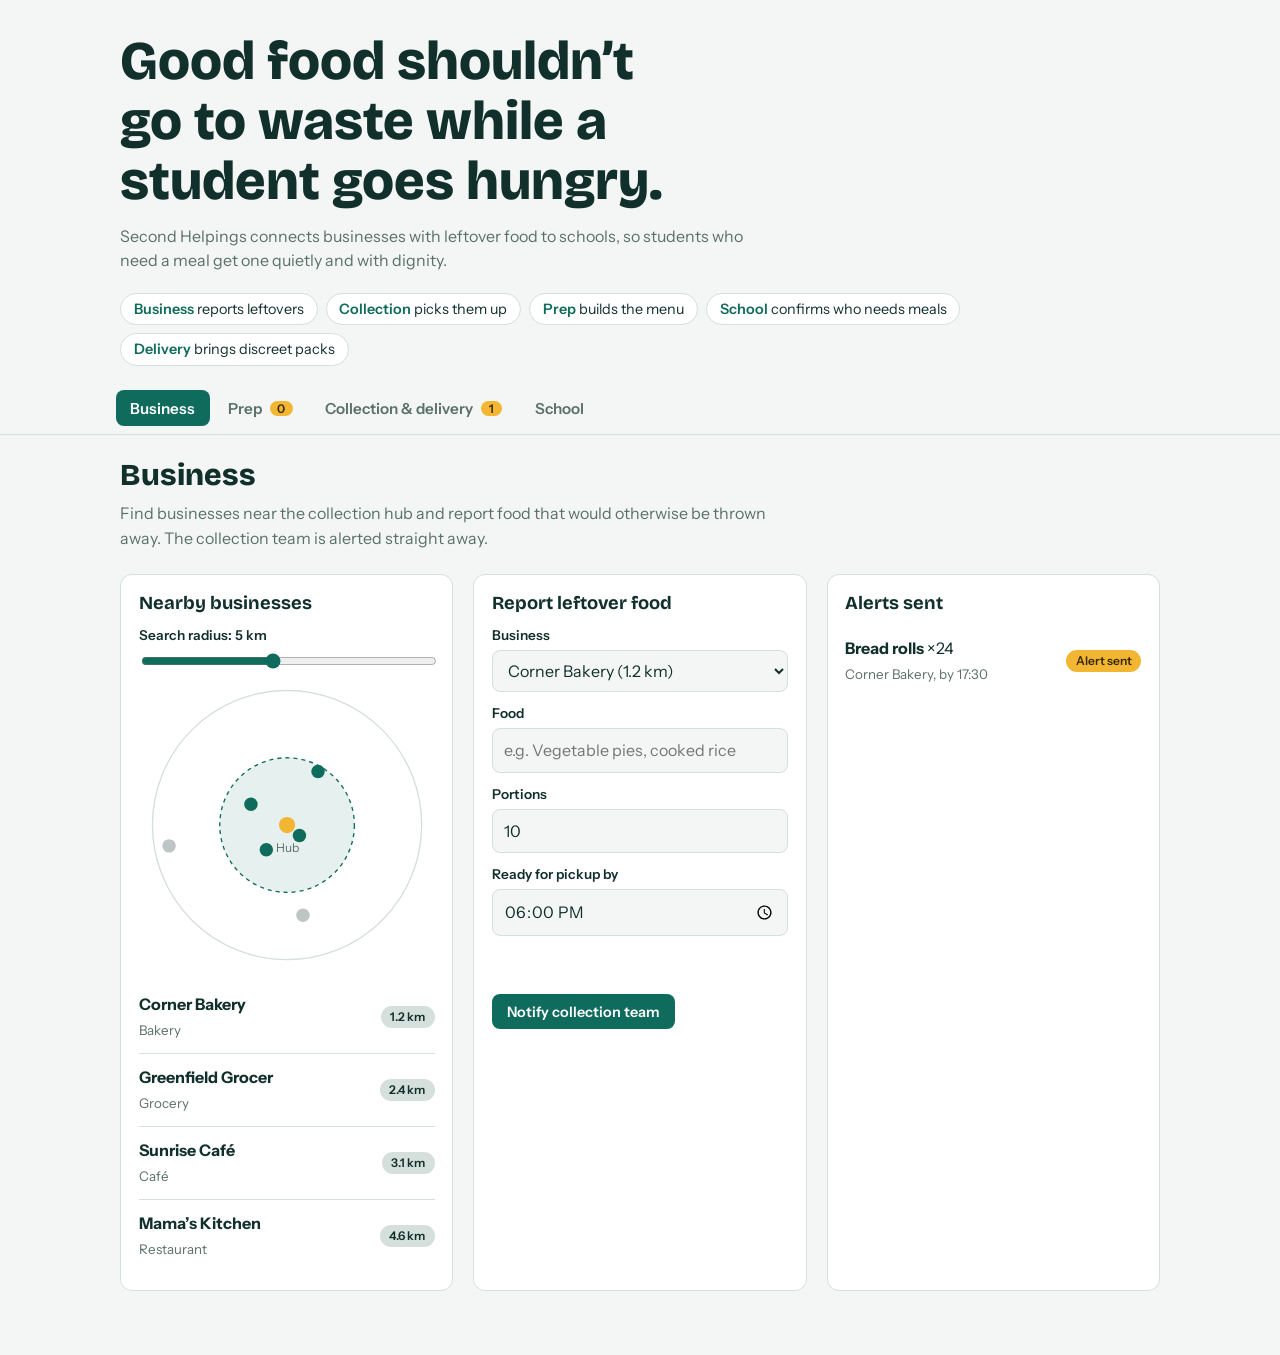
==== index.html @ ef583dec "Rename Feed The Flock.html to index.html" ====
<!DOCTYPE html>
<html lang="en">
<head>
<meta charset="utf-8">
<meta name="viewport" content="width=device-width, initial-scale=1, viewport-fit=cover">
<title>Second Helpings: food rescue for schools</title>
<link rel="preconnect" href="https://fonts.googleapis.com">
<link href="https://fonts.googleapis.com/css2?family=Bricolage+Grotesque:wght@600;800&family=Instrument+Sans:wght@400;500;600&display=swap" rel="stylesheet">
<style>
:root{--bg:#f3f6f4;--surf:#fff;--ink:#12302b;--mute:#5b706b;--line:#d5dfdb;--brand:#0f6b5c;--brand-ink:#fff;--sun:#f2b632;--sun-ink:#3a2a00;--bad:#b3341f;
--hd:'Bricolage Grotesque',system-ui,sans-serif;--bd:'Instrument Sans',system-ui,sans-serif;
box-sizing:border-box;padding-top:env(safe-area-inset-top,0px);padding-bottom:env(safe-area-inset-bottom,0px);color-scheme:light}
@media (prefers-color-scheme:dark){:root:not([data-theme="light"]){--bg:#0d1b19;--surf:#142826;--ink:#e6f1ee;--mute:#9bb3ad;--line:#27403c;--brand:#3fb9a3;--brand-ink:#05211c;--sun:#f2b632;--bad:#ff8a73;color-scheme:dark}}
:root[data-theme="dark"]{--bg:#0d1b19;--surf:#142826;--ink:#e6f1ee;--mute:#9bb3ad;--line:#27403c;--brand:#3fb9a3;--brand-ink:#05211c;--sun:#f2b632;--bad:#ff8a73;color-scheme:dark}
*,*::before,*::after{box-sizing:border-box}
html{scroll-padding-top:env(safe-area-inset-top,0px)}
body{margin:0;background:var(--bg);color:var(--ink);font:16px/1.55 var(--bd)}
h1,h2,h3{font-family:var(--hd);line-height:1.1;margin:0}
header{padding:2rem 1.25rem 1rem;max-width:1080px;margin:0 auto}
header h1{font-size:clamp(2rem,6vw,3.4rem);font-weight:800;max-width:16ch}
header p{max-width:60ch;color:var(--mute);margin:.75rem 0 0}
.flow{display:flex;flex-wrap:wrap;gap:.5rem;margin:1.25rem 0 0;padding:0;list-style:none;font-size:.9rem}
.flow li{background:var(--surf);border:1px solid var(--line);border-radius:999px;padding:.25rem .8rem}
.flow b{color:var(--brand);font-weight:600}
nav{position:sticky;top:env(safe-area-inset-top,0px);z-index:5;background:var(--bg);border-bottom:1px solid var(--line)}
nav div{max-width:1080px;margin:0 auto;display:flex;gap:.25rem;overflow-x:auto;padding:.5rem 1rem}
nav button{flex:none;font:600 .95rem var(--bd);color:var(--mute);background:none;border:0;border-radius:8px;padding:.55rem .9rem;cursor:pointer;display:flex;gap:.5rem;align-items:center}
nav button[aria-selected="true"]{background:var(--brand);color:var(--brand-ink)}
.badge{background:var(--sun);color:var(--sun-ink);border-radius:999px;font-size:.75rem;padding:0 .45rem;min-width:1.3rem;text-align:center}
main{max-width:1080px;margin:0 auto;padding:1.5rem 1.25rem 4rem}
section[hidden]{display:none}
.lead{color:var(--mute);max-width:62ch;margin:.5rem 0 1.5rem}
h2{font-size:1.9rem;font-weight:800}
h3{font-size:1.15rem;margin-bottom:.75rem}
.grid{display:grid;gap:1.25rem;grid-template-columns:repeat(auto-fit,minmax(min(100%,320px),1fr))}
.panel{background:var(--surf);border:1px solid var(--line);border-radius:12px;padding:1.1rem}
label{display:block;font-size:.85rem;font-weight:600;margin:.7rem 0 .25rem}
input,select,textarea{width:100%;font:inherit;color:var(--ink);background:var(--bg);border:1px solid var(--line);border-radius:8px;padding:.55rem .7rem}
input[type=range]{padding:0;accent-color:var(--brand)}
:focus-visible{outline:3px solid var(--sun);outline-offset:2px}
.btn{font:600 .9rem var(--bd);background:var(--brand);color:var(--brand-ink);border:0;border-radius:8px;padding:.55rem .95rem;cursor:pointer;margin-top:.9rem}
.btn.alt{background:transparent;color:var(--brand);border:1px solid var(--brand);margin-top:0}
.btn.sm{padding:.35rem .7rem;margin-top:0}
.item{display:flex;justify-content:space-between;gap:.75rem;align-items:center;padding:.7rem 0;border-top:1px solid var(--line)}
.item:first-of-type{border-top:0}
.item small,.muted{color:var(--mute)}
.pill{font-size:.75rem;font-weight:600;border-radius:999px;padding:.1rem .6rem;background:var(--line);color:var(--ink);white-space:nowrap}
.pill.go{background:var(--sun);color:var(--sun-ink)}
.empty{color:var(--mute);padding:.5rem 0;font-style:italic}
.note{border-left:4px solid var(--sun);padding:.6rem .9rem;background:var(--surf);border-radius:0 8px 8px 0;margin:0 0 1.25rem;font-size:.92rem}
.radar{width:100%;max-width:360px;display:block;margin:0 auto .5rem}
.err{color:var(--bad);font-size:.85rem;min-height:1.2em}
#toast{position:fixed;left:50%;bottom:calc(1rem + env(safe-area-inset-bottom,0px));transform:translateX(-50%);background:var(--ink);color:var(--bg);padding:.6rem 1rem;border-radius:8px;opacity:0;pointer-events:none;transition:opacity .2s;max-width:90vw;z-index:9}
#toast.on{opacity:1}
.tools{display:flex;gap:.5rem;margin-top:1.25rem;flex-wrap:wrap}
.menucard{border:2px solid var(--ink);border-radius:14px;overflow:hidden;background:var(--surf);margin-top:.5rem}
.mh{display:flex;justify-content:space-between;align-items:center;background:var(--ink);color:var(--bg);padding:1rem 1.1rem;font:800 1.2rem var(--hd)}
.mh span:last-child{font:600 .95rem var(--bd);opacity:.85}
.mrow{display:flex;justify-content:space-between;align-items:center;gap:1rem;padding:1.1rem;border-top:1px solid var(--line)}
.mrow h4{font:800 1.15rem var(--hd);margin:0 0 .15rem}
.mrow p{margin:0 0 .35rem;color:var(--mute);font-size:.92rem}
.rbtn{font:600 1rem var(--bd);background:#1f6b4a;color:#fff;border:0;border-radius:10px;padding:.8rem 1.2rem;cursor:pointer;flex:none}
.rbtn:disabled{opacity:.45;cursor:not-allowed}
@media (prefers-reduced-motion:reduce){*{transition:none!important}}
</style>
</head>
<body>
<header>
  <h1>Good food shouldn’t go to waste while a student goes hungry.</h1>
  <p>Second Helpings connects businesses with leftover food to schools, so students who need a meal get one quietly and with dignity.</p>
  <ol class="flow" aria-label="How it works">
    <li><b>Business</b> reports leftovers</li><li><b>Collection</b> picks them up</li><li><b>Prep</b> builds the menu</li><li><b>School</b> confirms who needs meals</li><li><b>Delivery</b> brings discreet packs</li>
  </ol>
</header>
<nav><div role="tablist" aria-label="Sections">
  <button role="tab" id="t-biz" aria-selected="true" data-tab="biz">Business</button>
  <button role="tab" id="t-prep" aria-selected="false" data-tab="prep">Prep <span class="badge" id="b-prep">0</span></button>
  <button role="tab" id="t-cd" aria-selected="false" data-tab="cd">Collection &amp; delivery <span class="badge" id="b-cd">0</span></button>
  <button role="tab" id="t-school" aria-selected="false" data-tab="school">School</button>
</div></nav>

<main>
<!-- BUSINESS -->
<section id="biz" aria-labelledby="t-biz">
  <h2>Business</h2>
  <p class="lead">Find businesses near the collection hub and report food that would otherwise be thrown away. The collection team is alerted straight away.</p>
  <div class="grid">
    <div class="panel">
      <h3>Nearby businesses</h3>
      <label for="radius">Search radius: <span id="rv">5</span> km</label>
      <input type="range" id="radius" min="1" max="10" value="5">
      <svg class="radar" id="radar" viewBox="-110 -110 220 220" role="img" aria-label="Map of businesses around the hub"></svg>
      <div id="bizList"></div>
    </div>
    <div class="panel">
      <h3>Report leftover food</h3>
      <form id="leftForm" novalidate>
        <label for="lbiz">Business</label><select id="lbiz"></select>
        <label for="lfood">Food</label><input id="lfood" placeholder="e.g. Vegetable pies, cooked rice">
        <label for="lqty">Portions</label><input id="lqty" type="number" min="1" value="10">
        <label for="lby">Ready for pickup by</label><input id="lby" type="time" value="18:00">
        <p class="err" id="lerr" role="alert"></p>
        <button class="btn" type="submit">Notify collection team</button>
      </form>
    </div>
    <div class="panel">
      <h3>Alerts sent</h3>
      <div id="alerts"></div>
    </div>
  </div>
</section>

<!-- PREP -->
<section id="prep" aria-labelledby="t-prep" hidden>
  <h2>Prep</h2>
  <p class="lead">Check collected food, then add it to today’s menu with the portions that are safe to serve.</p>
  <div class="grid">
    <div class="panel"><h3>Collected, waiting for prep</h3>
      <label for="pwin">Pickup window</label><input id="pwin" value="4:30–5:30pm">
      <label for="ploc">Pickup point</label><select id="ploc"><option>Student centre foyer</option><option>Library entrance</option><option>Front office</option></select>
      <label for="palg">Allergens</label><select id="palg"><option>No common allergens</option><option>Contains gluten</option><option>Contains dairy</option><option>Contains nuts</option><option>Contains eggs</option></select>
      <div id="prepQ" style="margin-top:1rem"></div></div>
    <div class="panel"><h3>Today’s menu</h3><label for="mcode">Your student code</label><input id="mcode" placeholder="e.g. S-0412" autocomplete="off"><p class="err" id="merr" role="alert"></p><div id="menu" class="menucard"></div>
      <div class="tools"><button class="btn alt sm" id="copyMenu">Copy menu text</button></div></div>
  </div>
</section>

<!-- COLLECTION & DELIVERY -->
<section id="cd" aria-labelledby="t-cd" hidden>
  <h2>Collection &amp; delivery</h2>
  <p class="lead">Collectors claim and pick up reported food. Drivers take packed meals to the school’s collection point.</p>
  <div class="grid">
    <div class="panel"><h3>Collection queue</h3><div id="collQ"></div></div>
    <div class="panel">
      <h3>Discreet delivery run</h3>
      <p class="note">Packs are plain, unmarked bags labelled only with a student code. No names, no logos, no mention of a food programme.</p>
      <label for="dmenu">Menu item to pack</label><select id="dmenu"></select>
      <button class="btn" id="packBtn">Pack for students waiting</button>
      <div id="runList" style="margin-top:1rem"></div>
    </div>
  </div>
</section>

<!-- SCHOOL -->
<section id="school" aria-labelledby="t-school" hidden>
  <h2>School</h2>
  <p class="lead">School staff add students who need meals. Only a code is stored here. The real name stays on the school’s own system.</p>
  <p class="note">Use your school’s portal to look up the code. Delivery staff and food teams never see names.</p>
  <div class="grid">
    <div class="panel">
      <h3>Add a student to the register</h3>
      <form id="stuForm" novalidate>
        <label for="sgrade">Grade or class</label><input id="sgrade" placeholder="e.g. Grade 5">
        <label for="sdiet">Dietary needs (optional)</label><input id="sdiet" placeholder="e.g. no pork, nut allergy">
        <label for="sref">Referred by</label>
        <select id="sref"><option>Class teacher</option><option>School counsellor</option><option>Nurse</option><option>Principal</option></select>
        <p class="err" id="serr" role="alert"></p>
        <button class="btn" type="submit">Add to register</button>
      </form>
      <label for="portal" style="margin-top:1.25rem">School portal link (staff only)</label>
      <input id="portal" type="url" placeholder="https://school.example/staff">
      <div class="tools"><button class="btn alt sm" id="openPortal" type="button">Open school site</button></div>
    </div>
    <div class="panel"><h3>Confidential register</h3><div id="reg"></div></div>
  </div>
</section>
</main>
<div id="toast" role="status" aria-live="polite"></div>

<script>
(function(){
  var KEY='second-helpings-v1';
  var biz=[
    {id:1,name:'Corner Bakery',kind:'Bakery',km:1.2,a:40},
    {id:2,name:'Greenfield Grocer',kind:'Grocery',km:2.4,a:130},
    {id:3,name:'Sunrise Café',kind:'Café',km:3.1,a:210},
    {id:4,name:'Mama’s Kitchen',kind:'Restaurant',km:4.6,a:300},
    {id:5,name:'Central Hotel Buffet',kind:'Hotel',km:6.8,a:80},
    {id:6,name:'Farmers’ Co-op Store',kind:'Market',km:8.9,a:170}
  ];
  var S={listings:[],menu:[],students:[],packs:[],n:100,portal:''};
  try{var raw=localStorage.getItem(KEY);if(raw)S=JSON.parse(raw)}catch(e){}
  if(!S.listings.length&&!S.students.length&&!S.menu.length){
    S.listings=[{id:1,bid:1,food:'Bread rolls',qty:24,by:'17:30',st:'new'}];
    S.menu=[{id:2,name:'Chicken wraps',left:12,src:'Mama’s Kitchen',win:'4:30–5:30pm',loc:'Student centre foyer',alg:'Contains gluten'},{id:3,name:'Bread rolls',left:20,src:'Corner Bakery',win:'5:00–6:00pm',loc:'Library entrance',alg:'Contains gluten'},{id:4,name:'Fresh fruit cups',left:8,src:'Greenfield Grocer',win:'3:30–5:00pm',loc:'Student centre foyer',alg:'No common allergens'}];
    S.students=[{code:'S-0412',grade:'Grade 4',diet:'',ref:'Class teacher',st:'waiting'},{code:'S-0527',grade:'Grade 7',diet:'No pork',ref:'School counsellor',st:'waiting'}];
  }
  S.res=S.res||{};
  function save(){try{localStorage.setItem(KEY,JSON.stringify(S))}catch(e){}}
  function $(i){return document.getElementById(i)}
  function esc(s){return String(s).replace(/[&<>"']/g,function(c){return {'&':'&amp;','<':'&lt;','>':'&gt;','"':'&quot;',"'":'&#39;'}[c]})}
  function bname(id){var b=biz.filter(function(x){return x.id==id})[0];return b?b.name:'Unknown'}
  var tt;function toast(m){var t=$('toast');t.textContent=m;t.className='on';clearTimeout(tt);tt=setTimeout(function(){t.className=''},2600)}
  function nid(){return ++S.n}

  /* tabs */
  var tabs=document.querySelectorAll('[data-tab]');
  function show(id){tabs.forEach(function(b){b.setAttribute('aria-selected',b.dataset.tab===id)});
    ['biz','prep','cd','school'].forEach(function(s){$(s).hidden=s!==id});}
  tabs.forEach(function(b){b.onclick=function(){show(b.dataset.tab)}});

  /* business */
  function inRange(){return biz.filter(function(b){return b.km<=+$('radius').value}).sort(function(a,b){return a.km-b.km})}
  function renderBiz(){
    var r=+$('radius').value;$('rv').textContent=r;
    var list=inRange();
    $('bizList').innerHTML=list.length?list.map(function(b){return '<div class="item"><div><strong>'+esc(b.name)+'</strong><br><small>'+b.kind+'</small></div><span class="pill">'+b.km.toFixed(1)+' km</span></div>'}).join(''):'<p class="empty">No businesses in this radius. Widen the search.</p>';
    var sel=$('lbiz'),cur=sel.value;
    sel.innerHTML=list.map(function(b){return '<option value="'+b.id+'">'+esc(b.name)+' ('+b.km.toFixed(1)+' km)</option>'}).join('');
    if(cur)sel.value=cur;
    var svg='<circle r="100" fill="none" stroke="var(--line)"/><circle r="'+(r*10)+'" fill="var(--brand)" fill-opacity=".1" stroke="var(--brand)" stroke-dasharray="3 3"/><circle r="6" fill="var(--sun)"/><text y="20" text-anchor="middle" font-size="9" fill="var(--mute)">Hub</text>';
    biz.forEach(function(b){var on=b.km<=r,rad=b.km*10,x=rad*Math.cos(b.a*Math.PI/180),y=rad*Math.sin(b.a*Math.PI/180);
      svg+='<circle cx="'+x+'" cy="'+y+'" r="5" fill="'+(on?'var(--brand)':'var(--mute)')+'" opacity="'+(on?1:.4)+'"/>'});
    $('radar').innerHTML=svg;
    $('alerts').innerHTML=S.listings.length?S.listings.slice().reverse().map(function(l){
      return '<div class="item"><div><strong>'+esc(l.food)+'</strong> ×'+l.qty+'<br><small>'+esc(bname(l.bid))+', by '+l.by+'</small></div><span class="pill'+(l.st==='new'?' go':'')+'">'+({new:'Alert sent',claimed:'Claimed',collected:'Collected',prepped:'On menu'})[l.st]+'</span></div>'}).join(''):'<p class="empty">No leftovers reported yet. Use the form to send the first alert.</p>';
  }
  $('radius').oninput=renderBiz;
  $('leftForm').onsubmit=function(e){e.preventDefault();
    var f=$('lfood').value.trim(),q=+$('lqty').value;
    if(!$('lbiz').value){$('lerr').textContent='Choose a business within the radius.';return}
    if(!f||q<1){$('lerr').textContent='Add the food and at least 1 portion.';return}
    $('lerr').textContent='';
    S.listings.push({id:nid(),bid:+$('lbiz').value,food:f,qty:q,by:$('lby').value||'18:00',st:'new'});
    $('lfood').value='';save();renderAll();toast('Alert sent to the collection team.');
  };

  /* collection */
  function setSt(id,st){S.listings.forEach(function(l){if(l.id===id)l.st=st});save();renderAll()}
  function renderColl(){
    var q=S.listings.filter(function(l){return l.st==='new'||l.st==='claimed'});
    $('collQ').innerHTML=q.length?q.map(function(l){
      var btn=l.st==='new'?'<button class="btn sm" data-claim="'+l.id+'">Claim</button>':'<button class="btn sm" data-got="'+l.id+'">Mark collected</button>';
      return '<div class="item"><div><strong>'+esc(l.food)+'</strong> ×'+l.qty+'<br><small>'+esc(bname(l.bid))+', by '+l.by+'</small></div>'+btn+'</div>'}).join(''):'<p class="empty">Nothing to collect. New alerts appear here.</p>';
    document.querySelectorAll('[data-claim]').forEach(function(b){b.onclick=function(){setSt(+b.dataset.claim,'claimed');toast('Claimed. Head to the pickup.')}});
    document.querySelectorAll('[data-got]').forEach(function(b){b.onclick=function(){setSt(+b.dataset.got,'collected');toast('Collected. Sent to prep.')}});
  }

  /* prep */
  function renderPrep(){
    var q=S.listings.filter(function(l){return l.st==='collected'});
    $('prepQ').innerHTML=q.length?q.map(function(l){
      return '<div class="item"><div><strong>'+esc(l.food)+'</strong> ×'+l.qty+'<br><small>From '+esc(bname(l.bid))+'</small></div><button class="btn sm" data-prep="'+l.id+'">Add to menu</button></div>'}).join(''):'<p class="empty">No collected food yet.</p>';
    document.querySelectorAll('[data-prep]').forEach(function(b){b.onclick=function(){
      var l=S.listings.filter(function(x){return x.id===+b.dataset.prep})[0];
      S.menu.push({id:nid(),name:l.food,left:l.qty,src:bname(l.bid),win:$('pwin').value.trim(),loc:$('ploc').value,alg:$('palg').value});l.st='prepped';save();renderAll();toast('Added to the menu.')}});
    renderMenu();
  }
  $('copyMenu').onclick=function(){
    var t='Today’s menu\n'+S.menu.map(function(m){return '- '+m.name+' ('+m.left+' portions)'}).join('\n');
    try{navigator.clipboard.writeText(t).then(function(){toast('Menu copied.')},function(){toast('Copy not allowed here.')})}catch(e){toast('Copy not allowed here.')}
  };

  /* menu + reservations */
  function stOf(code){return S.students.filter(function(s){return s.code.toUpperCase()===code})[0]}
  function renderMenu(){
    var code=$('mcode').value.trim().toUpperCase(),st=stOf(code);
    var done=!!(st&&(S.res[code]||st.st==='served'));
    var tot=S.menu.reduce(function(a,m){return a+m.left},0);
    $('menu').innerHTML=S.menu.length?'<div class="mh"><span>Available today</span><span>'+tot+' portions</span></div>'+S.menu.map(function(m){
      var lab=m.left<1?'Sold out':(done&&S.res[code]===m.id?'Reserved':'Reserve');
      var meta=[m.win,m.loc].filter(Boolean).map(esc).join(' · ');
      return '<div class="mrow"><div><h4>'+esc(m.name)+'</h4>'+(meta?'<p>'+meta+'</p>':'')+(m.alg?'<p>'+esc(m.alg)+'</p>':'')+'<span class="pill'+(m.left>0?' go':'')+'">'+m.left+' left</span></div><button class="rbtn" data-res="'+m.id+'"'+((m.left<1||done)?' disabled':'')+'>'+lab+'</button></div>'}).join(''):'<p class="empty" style="padding:1rem">The menu is empty until prepped food is added.</p>';
    document.querySelectorAll('[data-res]').forEach(function(b){b.onclick=function(){reserve(+b.dataset.res)}});
  }
  function reserve(id){
    var code=$('mcode').value.trim().toUpperCase(),err=$('merr'),st=stOf(code);
    var m=S.menu.filter(function(x){return x.id===id})[0];
    if(!code){err.textContent='Enter your student code first.';return}
    if(!st){err.textContent='That code isn’t on the register. Ask a member of staff.';return}
    if(S.res[code]||st.st==='served'){err.textContent='You have already reserved a portion today.';return}
    if(!m||m.left<1){err.textContent='That item is sold out.';return}
    m.left--;S.res[code]=id;st.st='served';
    S.packs.push({id:nid(),code:st.code,grade:st.grade,st:'packed'});
    err.textContent='';save();renderAll();toast('Reserved. Your bag will be waiting at the pickup point.');
  }
  $('mcode').oninput=function(){$('merr').textContent='';renderMenu()};

  /* school */
  $('stuForm').onsubmit=function(e){e.preventDefault();
    var g=$('sgrade').value.trim();
    if(!g){$('serr').textContent='Add a grade or class so packs reach the right pickup group.';return}
    $('serr').textContent='';
    S.students.push({code:'S-'+(1000+Math.floor(Math.random()*9000)),grade:g,diet:$('sdiet').value.trim(),ref:$('sref').value,st:'waiting'});
    $('sgrade').value='';$('sdiet').value='';save();renderAll();toast('Student added by code only.')};
  $('openPortal').onclick=function(){var u=$('portal').value.trim();
    if(/^https?:\/\//i.test(u)){window.open(u,'_blank','noopener')}else{toast('Enter a link starting with https://')}};
  function renderSchool(){
    $('reg').innerHTML=S.students.length?S.students.map(function(s,i){
      return '<div class="item"><div><strong>'+esc(s.code)+'</strong> · '+esc(s.grade)+'<br><small>'+(s.diet?esc(s.diet)+' · ':'')+'Referred by '+esc(s.ref.toLowerCase())+'</small></div><span class="pill'+(s.st==='waiting'?' go':'')+'">'+(s.st==='waiting'?'Waiting':'Served')+'</span></div>'}).join(''):'<p class="empty">No students yet. Staff add students using the form.</p>';
  }

  /* delivery */
  function renderDeliv(){
    var av=S.menu.filter(function(m){return m.left>0});
    $('dmenu').innerHTML=av.map(function(m){return '<option value="'+m.id+'">'+esc(m.name)+' ('+m.left+' left)</option>'}).join('')||'<option value="">No menu items available</option>';
    var run=S.packs.filter(function(p){return p.st==='packed'});
    $('runList').innerHTML=run.length?run.map(function(p){
      return '<div class="item"><div><strong>Bag '+esc(p.code)+'</strong><br><small>Plain bag · '+esc(p.grade)+' pickup</small></div><button class="btn sm" data-del="'+p.id+'">Mark delivered</button></div>'}).join(''):'<p class="empty">No packs on the run. Pack a menu item for waiting students.</p>';
    document.querySelectorAll('[data-del]').forEach(function(b){b.onclick=function(){
      S.packs.forEach(function(p){if(p.id===+b.dataset.del)p.st='delivered'});save();renderAll();toast('Delivered discreetly.')}});
  }
  $('packBtn').onclick=function(){
    var m=S.menu.filter(function(x){return x.id===+$('dmenu').value})[0];
    var w=S.students.filter(function(s){return s.st==='waiting'});
    if(!m){toast('Add food to the menu first.');return}
    if(!w.length){toast('No students are waiting.');return}
    var n=Math.min(m.left,w.length);
    for(var i=0;i<n;i++){w[i].st='served';S.packs.push({id:nid(),code:w[i].code,grade:w[i].grade,st:'packed'})}
    m.left-=n;save();renderAll();toast(n+' discreet pack'+(n>1?'s':'')+' ready.')};

  function renderAll(){
    renderBiz();renderColl();renderPrep();renderSchool();renderDeliv();
    $('b-prep').textContent=S.listings.filter(function(l){return l.st==='collected'}).length;
    $('b-cd').textContent=S.listings.filter(function(l){return l.st==='new'||l.st==='claimed'}).length+S.packs.filter(function(p){return p.st==='packed'}).length;
  }
  renderAll();
})();
</script>
</body>
</html>
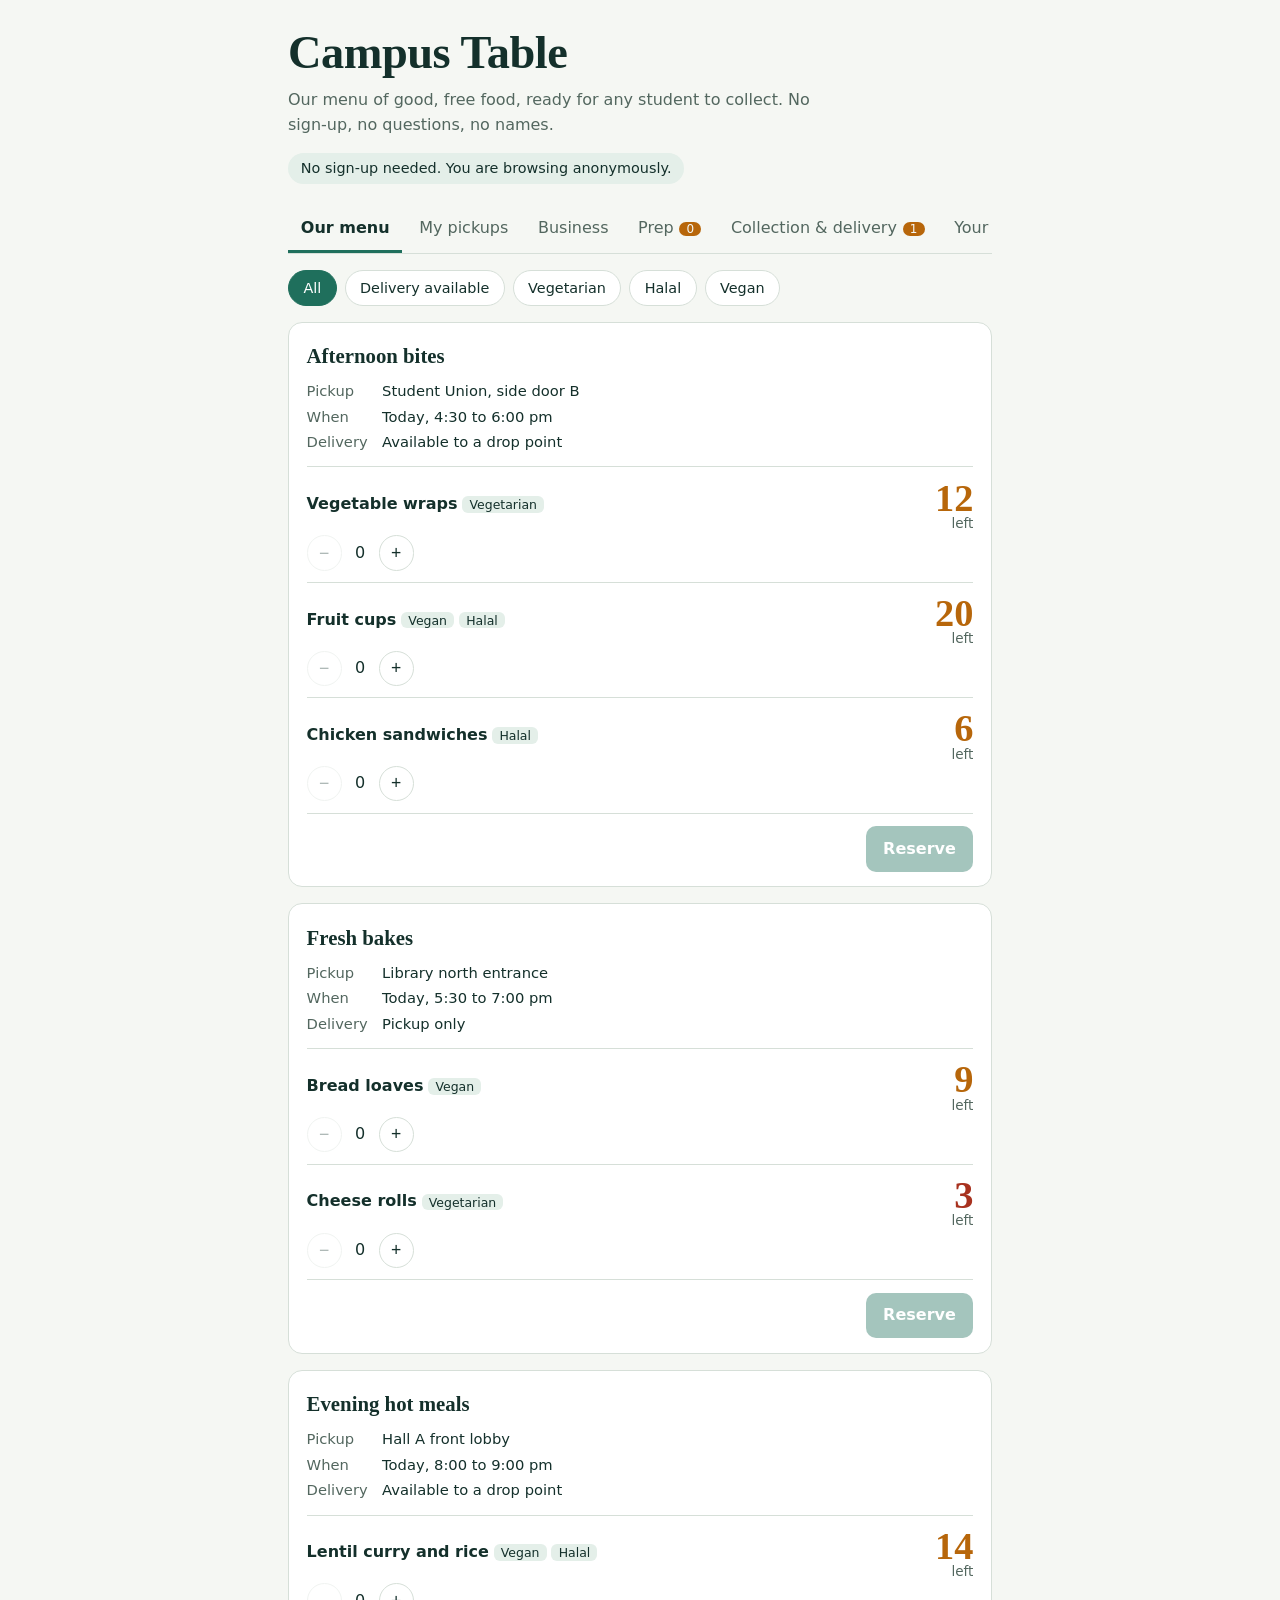
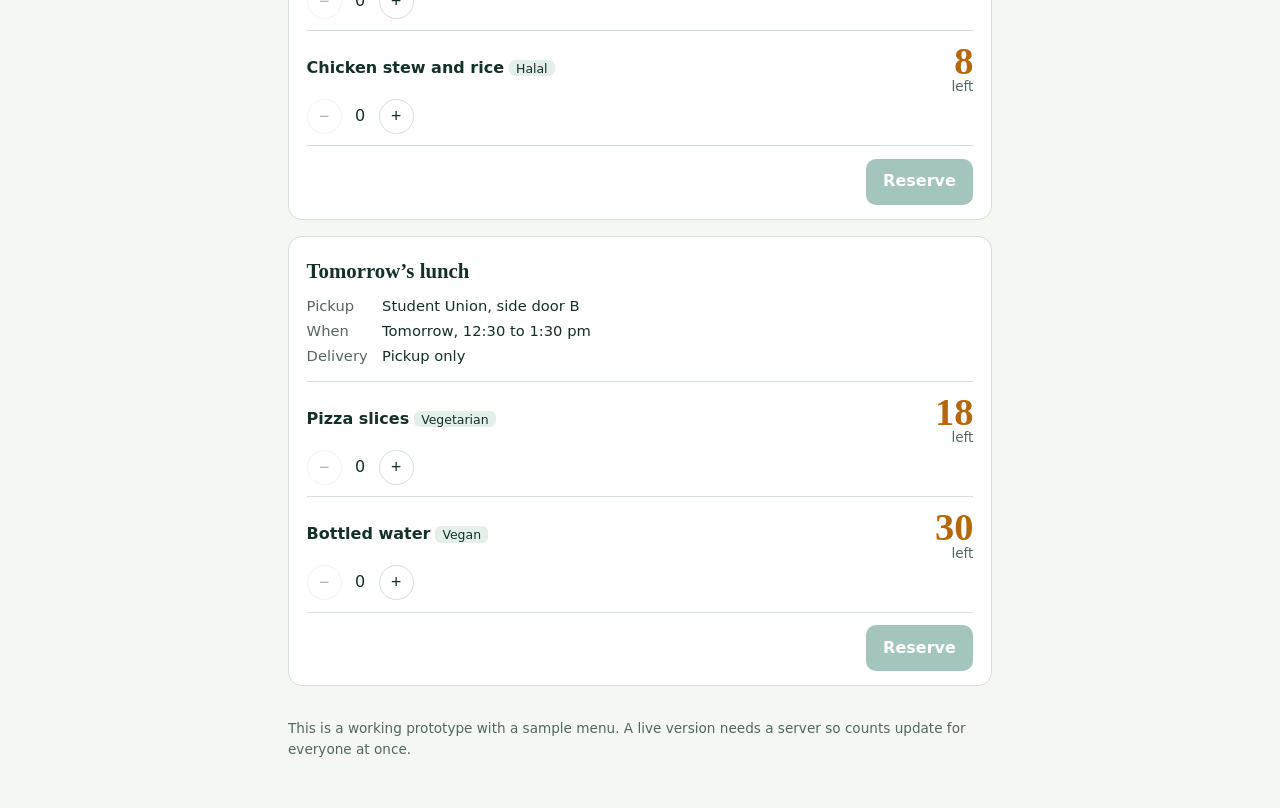
==== commit ee193a25: "Add files via upload" ====
--- a/index.html
+++ b/index.html
@@ -3,319 +3,82 @@
 <head>
 <meta charset="utf-8">
 <meta name="viewport" content="width=device-width, initial-scale=1, viewport-fit=cover">
-<title>Second Helpings: food rescue for schools</title>
-<link rel="preconnect" href="https://fonts.googleapis.com">
-<link href="https://fonts.googleapis.com/css2?family=Bricolage+Grotesque:wght@600;800&family=Instrument+Sans:wght@400;500;600&display=swap" rel="stylesheet">
-<style>
-:root{--bg:#f3f6f4;--surf:#fff;--ink:#12302b;--mute:#5b706b;--line:#d5dfdb;--brand:#0f6b5c;--brand-ink:#fff;--sun:#f2b632;--sun-ink:#3a2a00;--bad:#b3341f;
---hd:'Bricolage Grotesque',system-ui,sans-serif;--bd:'Instrument Sans',system-ui,sans-serif;
-box-sizing:border-box;padding-top:env(safe-area-inset-top,0px);padding-bottom:env(safe-area-inset-bottom,0px);color-scheme:light}
-@media (prefers-color-scheme:dark){:root:not([data-theme="light"]){--bg:#0d1b19;--surf:#142826;--ink:#e6f1ee;--mute:#9bb3ad;--line:#27403c;--brand:#3fb9a3;--brand-ink:#05211c;--sun:#f2b632;--bad:#ff8a73;color-scheme:dark}}
-:root[data-theme="dark"]{--bg:#0d1b19;--surf:#142826;--ink:#e6f1ee;--mute:#9bb3ad;--line:#27403c;--brand:#3fb9a3;--brand-ink:#05211c;--sun:#f2b632;--bad:#ff8a73;color-scheme:dark}
-*,*::before,*::after{box-sizing:border-box}
-html{scroll-padding-top:env(safe-area-inset-top,0px)}
-body{margin:0;background:var(--bg);color:var(--ink);font:16px/1.55 var(--bd)}
-h1,h2,h3{font-family:var(--hd);line-height:1.1;margin:0}
-header{padding:2rem 1.25rem 1rem;max-width:1080px;margin:0 auto}
-header h1{font-size:clamp(2rem,6vw,3.4rem);font-weight:800;max-width:16ch}
-header p{max-width:60ch;color:var(--mute);margin:.75rem 0 0}
-.flow{display:flex;flex-wrap:wrap;gap:.5rem;margin:1.25rem 0 0;padding:0;list-style:none;font-size:.9rem}
-.flow li{background:var(--surf);border:1px solid var(--line);border-radius:999px;padding:.25rem .8rem}
-.flow b{color:var(--brand);font-weight:600}
-nav{position:sticky;top:env(safe-area-inset-top,0px);z-index:5;background:var(--bg);border-bottom:1px solid var(--line)}
-nav div{max-width:1080px;margin:0 auto;display:flex;gap:.25rem;overflow-x:auto;padding:.5rem 1rem}
-nav button{flex:none;font:600 .95rem var(--bd);color:var(--mute);background:none;border:0;border-radius:8px;padding:.55rem .9rem;cursor:pointer;display:flex;gap:.5rem;align-items:center}
-nav button[aria-selected="true"]{background:var(--brand);color:var(--brand-ink)}
-.badge{background:var(--sun);color:var(--sun-ink);border-radius:999px;font-size:.75rem;padding:0 .45rem;min-width:1.3rem;text-align:center}
-main{max-width:1080px;margin:0 auto;padding:1.5rem 1.25rem 4rem}
-section[hidden]{display:none}
-.lead{color:var(--mute);max-width:62ch;margin:.5rem 0 1.5rem}
-h2{font-size:1.9rem;font-weight:800}
-h3{font-size:1.15rem;margin-bottom:.75rem}
-.grid{display:grid;gap:1.25rem;grid-template-columns:repeat(auto-fit,minmax(min(100%,320px),1fr))}
-.panel{background:var(--surf);border:1px solid var(--line);border-radius:12px;padding:1.1rem}
-label{display:block;font-size:.85rem;font-weight:600;margin:.7rem 0 .25rem}
-input,select,textarea{width:100%;font:inherit;color:var(--ink);background:var(--bg);border:1px solid var(--line);border-radius:8px;padding:.55rem .7rem}
-input[type=range]{padding:0;accent-color:var(--brand)}
-:focus-visible{outline:3px solid var(--sun);outline-offset:2px}
-.btn{font:600 .9rem var(--bd);background:var(--brand);color:var(--brand-ink);border:0;border-radius:8px;padding:.55rem .95rem;cursor:pointer;margin-top:.9rem}
-.btn.alt{background:transparent;color:var(--brand);border:1px solid var(--brand);margin-top:0}
-.btn.sm{padding:.35rem .7rem;margin-top:0}
-.item{display:flex;justify-content:space-between;gap:.75rem;align-items:center;padding:.7rem 0;border-top:1px solid var(--line)}
-.item:first-of-type{border-top:0}
-.item small,.muted{color:var(--mute)}
-.pill{font-size:.75rem;font-weight:600;border-radius:999px;padding:.1rem .6rem;background:var(--line);color:var(--ink);white-space:nowrap}
-.pill.go{background:var(--sun);color:var(--sun-ink)}
-.empty{color:var(--mute);padding:.5rem 0;font-style:italic}
-.note{border-left:4px solid var(--sun);padding:.6rem .9rem;background:var(--surf);border-radius:0 8px 8px 0;margin:0 0 1.25rem;font-size:.92rem}
-.radar{width:100%;max-width:360px;display:block;margin:0 auto .5rem}
-.err{color:var(--bad);font-size:.85rem;min-height:1.2em}
-#toast{position:fixed;left:50%;bottom:calc(1rem + env(safe-area-inset-bottom,0px));transform:translateX(-50%);background:var(--ink);color:var(--bg);padding:.6rem 1rem;border-radius:8px;opacity:0;pointer-events:none;transition:opacity .2s;max-width:90vw;z-index:9}
-#toast.on{opacity:1}
-.tools{display:flex;gap:.5rem;margin-top:1.25rem;flex-wrap:wrap}
-.menucard{border:2px solid var(--ink);border-radius:14px;overflow:hidden;background:var(--surf);margin-top:.5rem}
-.mh{display:flex;justify-content:space-between;align-items:center;background:var(--ink);color:var(--bg);padding:1rem 1.1rem;font:800 1.2rem var(--hd)}
-.mh span:last-child{font:600 .95rem var(--bd);opacity:.85}
-.mrow{display:flex;justify-content:space-between;align-items:center;gap:1rem;padding:1.1rem;border-top:1px solid var(--line)}
-.mrow h4{font:800 1.15rem var(--hd);margin:0 0 .15rem}
-.mrow p{margin:0 0 .35rem;color:var(--mute);font-size:.92rem}
-.rbtn{font:600 1rem var(--bd);background:#1f6b4a;color:#fff;border:0;border-radius:10px;padding:.8rem 1.2rem;cursor:pointer;flex:none}
-.rbtn:disabled{opacity:.45;cursor:not-allowed}
-@media (prefers-reduced-motion:reduce){*{transition:none!important}}
-</style>
+<title>Campus Table</title>
+<link rel="stylesheet" href="style.css">
 </head>
 <body>
+<div class="wrap">
 <header>
-  <h1>Good food shouldn’t go to waste while a student goes hungry.</h1>
-  <p>Second Helpings connects businesses with leftover food to schools, so students who need a meal get one quietly and with dignity.</p>
-  <ol class="flow" aria-label="How it works">
-    <li><b>Business</b> reports leftovers</li><li><b>Collection</b> picks them up</li><li><b>Prep</b> builds the menu</li><li><b>School</b> confirms who needs meals</li><li><b>Delivery</b> brings discreet packs</li>
-  </ol>
+<h1>Campus Table</h1>
+<p class="lede">Our menu of good, free food, ready for any student to collect. No sign-up, no questions, no names.</p>
+<span class="id" id="idchip"></span>
 </header>
-<nav><div role="tablist" aria-label="Sections">
-  <button role="tab" id="t-biz" aria-selected="true" data-tab="biz">Business</button>
-  <button role="tab" id="t-prep" aria-selected="false" data-tab="prep">Prep <span class="badge" id="b-prep">0</span></button>
-  <button role="tab" id="t-cd" aria-selected="false" data-tab="cd">Collection &amp; delivery <span class="badge" id="b-cd">0</span></button>
-  <button role="tab" id="t-school" aria-selected="false" data-tab="school">School</button>
-</div></nav>
-
+<nav role="tablist" aria-label="Sections">
+<button role="tab" data-tab="browse" aria-selected="true">Our menu</button>
+<button role="tab" data-tab="orders" aria-selected="false">My pickups</button>
+<button role="tab" data-tab="biz" aria-selected="false">Business</button>
+<button role="tab" data-tab="prep" aria-selected="false">Prep<span class="cnt" id="b-prep">0</span></button>
+<button role="tab" data-tab="cd" aria-selected="false">Collection &amp; delivery<span class="cnt" id="b-cd">0</span></button>
+<button role="tab" data-tab="privacy" aria-selected="false">Your privacy</button>
+</nav>
 <main>
-<!-- BUSINESS -->
-<section id="biz" aria-labelledby="t-biz">
-  <h2>Business</h2>
-  <p class="lead">Find businesses near the collection hub and report food that would otherwise be thrown away. The collection team is alerted straight away.</p>
-  <div class="grid">
-    <div class="panel">
-      <h3>Nearby businesses</h3>
-      <label for="radius">Search radius: <span id="rv">5</span> km</label>
-      <input type="range" id="radius" min="1" max="10" value="5">
-      <svg class="radar" id="radar" viewBox="-110 -110 220 220" role="img" aria-label="Map of businesses around the hub"></svg>
-      <div id="bizList"></div>
-    </div>
-    <div class="panel">
-      <h3>Report leftover food</h3>
-      <form id="leftForm" novalidate>
-        <label for="lbiz">Business</label><select id="lbiz"></select>
-        <label for="lfood">Food</label><input id="lfood" placeholder="e.g. Vegetable pies, cooked rice">
-        <label for="lqty">Portions</label><input id="lqty" type="number" min="1" value="10">
-        <label for="lby">Ready for pickup by</label><input id="lby" type="time" value="18:00">
-        <p class="err" id="lerr" role="alert"></p>
-        <button class="btn" type="submit">Notify collection team</button>
-      </form>
-    </div>
-    <div class="panel">
-      <h3>Alerts sent</h3>
-      <div id="alerts"></div>
-    </div>
-  </div>
+<section id="browse"></section>
+<section id="orders" hidden></section>
+<section id="biz" hidden>
+<h2>Business</h2>
+<p class="teamnote">Team area. Where the food comes from stays here and never appears on the student menu.</p>
+<div class="grid">
+<div class="panel"><h3>Nearby businesses</h3>
+<label class="f" for="radius">Search radius: <span id="rv">5</span> km</label>
+<input type="range" id="radius" min="1" max="10" value="5">
+<svg class="radar" id="radar" viewBox="-110 -110 220 220" role="img" aria-label="Map of businesses around the hub"></svg>
+<div id="bizList"></div></div>
+<div class="panel"><h3>Report leftover food</h3>
+<form id="leftForm" novalidate>
+<label class="f" for="lbiz">Business</label><select id="lbiz"></select>
+<label class="f" for="lfood">Food</label><input id="lfood" placeholder="e.g. Vegetable pies, cooked rice">
+<label class="f" for="lqty">Portions</label><input id="lqty" type="number" min="1" value="10">
+<label class="f" for="lby">Ready for pickup by</label><input id="lby" type="time" value="18:00">
+<p class="err" id="lerr" role="alert"></p>
+<button class="btn form" type="submit">Notify collection team</button>
+</form></div>
+<div class="panel"><h3>Alerts sent</h3><div id="alerts"></div></div>
+</div>
 </section>
-
-<!-- PREP -->
-<section id="prep" aria-labelledby="t-prep" hidden>
-  <h2>Prep</h2>
-  <p class="lead">Check collected food, then add it to today’s menu with the portions that are safe to serve.</p>
-  <div class="grid">
-    <div class="panel"><h3>Collected, waiting for prep</h3>
-      <label for="pwin">Pickup window</label><input id="pwin" value="4:30–5:30pm">
-      <label for="ploc">Pickup point</label><select id="ploc"><option>Student centre foyer</option><option>Library entrance</option><option>Front office</option></select>
-      <label for="palg">Allergens</label><select id="palg"><option>No common allergens</option><option>Contains gluten</option><option>Contains dairy</option><option>Contains nuts</option><option>Contains eggs</option></select>
-      <div id="prepQ" style="margin-top:1rem"></div></div>
-    <div class="panel"><h3>Today’s menu</h3><label for="mcode">Your student code</label><input id="mcode" placeholder="e.g. S-0412" autocomplete="off"><p class="err" id="merr" role="alert"></p><div id="menu" class="menucard"></div>
-      <div class="tools"><button class="btn alt sm" id="copyMenu">Copy menu text</button></div></div>
-  </div>
+<section id="prep" hidden>
+<h2>Prep</h2>
+<p class="teamnote">Check collected food, then add it to the menu. Students see it under our own menu names.</p>
+<div class="grid">
+<div class="panel"><h3>Menu settings for the next item</h3>
+<label class="f" for="psec">Menu section</label><select id="psec"></select>
+<label class="f" for="pdiet">Dietary tag</label><select id="pdiet"><option value="">None</option><option>Vegetarian</option><option>Vegan</option><option>Halal</option></select>
+<label class="f" for="palg">Allergens</label><select id="palg"><option value="">No common allergens</option><option>Contains gluten</option><option>Contains dairy</option><option>Contains nuts</option><option>Contains eggs</option></select></div>
+<div class="panel"><h3>Collected, waiting for prep</h3><div id="prepQ"></div></div>
+</div>
 </section>
-
-<!-- COLLECTION & DELIVERY -->
-<section id="cd" aria-labelledby="t-cd" hidden>
-  <h2>Collection &amp; delivery</h2>
-  <p class="lead">Collectors claim and pick up reported food. Drivers take packed meals to the school’s collection point.</p>
-  <div class="grid">
-    <div class="panel"><h3>Collection queue</h3><div id="collQ"></div></div>
-    <div class="panel">
-      <h3>Discreet delivery run</h3>
-      <p class="note">Packs are plain, unmarked bags labelled only with a student code. No names, no logos, no mention of a food programme.</p>
-      <label for="dmenu">Menu item to pack</label><select id="dmenu"></select>
-      <button class="btn" id="packBtn">Pack for students waiting</button>
-      <div id="runList" style="margin-top:1rem"></div>
-    </div>
-  </div>
+<section id="cd" hidden>
+<h2>Collection &amp; delivery</h2>
+<p class="teamnote">Collectors claim and pick up reported food. The handover desk packs and hands over reservations by code.</p>
+<div class="grid">
+<div class="panel"><h3>Collection queue</h3><div id="collQ"></div></div>
+<div class="panel"><h3>Handover desk</h3><p class="note">Plain, unmarked bags labelled only with a code. Nobody here sees who a student is.</p><div id="desk"></div></div>
+</div>
 </section>
-
-<!-- SCHOOL -->
-<section id="school" aria-labelledby="t-school" hidden>
-  <h2>School</h2>
-  <p class="lead">School staff add students who need meals. Only a code is stored here. The real name stays on the school’s own system.</p>
-  <p class="note">Use your school’s portal to look up the code. Delivery staff and food teams never see names.</p>
-  <div class="grid">
-    <div class="panel">
-      <h3>Add a student to the register</h3>
-      <form id="stuForm" novalidate>
-        <label for="sgrade">Grade or class</label><input id="sgrade" placeholder="e.g. Grade 5">
-        <label for="sdiet">Dietary needs (optional)</label><input id="sdiet" placeholder="e.g. no pork, nut allergy">
-        <label for="sref">Referred by</label>
-        <select id="sref"><option>Class teacher</option><option>School counsellor</option><option>Nurse</option><option>Principal</option></select>
-        <p class="err" id="serr" role="alert"></p>
-        <button class="btn" type="submit">Add to register</button>
-      </form>
-      <label for="portal" style="margin-top:1.25rem">School portal link (staff only)</label>
-      <input id="portal" type="url" placeholder="https://school.example/staff">
-      <div class="tools"><button class="btn alt sm" id="openPortal" type="button">Open school site</button></div>
-    </div>
-    <div class="panel"><h3>Confidential register</h3><div id="reg"></div></div>
-  </div>
+<section id="privacy" hidden>
+<h2>Your privacy</h2>
+<ul class="plain">
+<li>We never ask for your name, email, student number or reason. Your pickup code is the only thing our team ever sees.</li>
+<li>Reservations are limited to 2 of each item and 3 active pickups, so there is enough for everyone. We don’t check anything else.</li>
+<li>Everyone who prepares or hands over your food sees a code and a list of items. They never see who you are.</li>
+<li>Delivery is optional and only offered for some menus. You choose a drop point, and handover is contactless.</li>
+<li>Everything on this page is stored only in your browser. Clearing it removes every trace.</li>
+</ul>
+<button class="btn danger" id="wipe">Clear everything on this device</button>
 </section>
 </main>
-<div id="toast" role="status" aria-live="polite"></div>
-
-<script>
-(function(){
-  var KEY='second-helpings-v1';
-  var biz=[
-    {id:1,name:'Corner Bakery',kind:'Bakery',km:1.2,a:40},
-    {id:2,name:'Greenfield Grocer',kind:'Grocery',km:2.4,a:130},
-    {id:3,name:'Sunrise Café',kind:'Café',km:3.1,a:210},
-    {id:4,name:'Mama’s Kitchen',kind:'Restaurant',km:4.6,a:300},
-    {id:5,name:'Central Hotel Buffet',kind:'Hotel',km:6.8,a:80},
-    {id:6,name:'Farmers’ Co-op Store',kind:'Market',km:8.9,a:170}
-  ];
-  var S={listings:[],menu:[],students:[],packs:[],n:100,portal:''};
-  try{var raw=localStorage.getItem(KEY);if(raw)S=JSON.parse(raw)}catch(e){}
-  if(!S.listings.length&&!S.students.length&&!S.menu.length){
-    S.listings=[{id:1,bid:1,food:'Bread rolls',qty:24,by:'17:30',st:'new'}];
-    S.menu=[{id:2,name:'Chicken wraps',left:12,src:'Mama’s Kitchen',win:'4:30–5:30pm',loc:'Student centre foyer',alg:'Contains gluten'},{id:3,name:'Bread rolls',left:20,src:'Corner Bakery',win:'5:00–6:00pm',loc:'Library entrance',alg:'Contains gluten'},{id:4,name:'Fresh fruit cups',left:8,src:'Greenfield Grocer',win:'3:30–5:00pm',loc:'Student centre foyer',alg:'No common allergens'}];
-    S.students=[{code:'S-0412',grade:'Grade 4',diet:'',ref:'Class teacher',st:'waiting'},{code:'S-0527',grade:'Grade 7',diet:'No pork',ref:'School counsellor',st:'waiting'}];
-  }
-  S.res=S.res||{};
-  function save(){try{localStorage.setItem(KEY,JSON.stringify(S))}catch(e){}}
-  function $(i){return document.getElementById(i)}
-  function esc(s){return String(s).replace(/[&<>"']/g,function(c){return {'&':'&amp;','<':'&lt;','>':'&gt;','"':'&quot;',"'":'&#39;'}[c]})}
-  function bname(id){var b=biz.filter(function(x){return x.id==id})[0];return b?b.name:'Unknown'}
-  var tt;function toast(m){var t=$('toast');t.textContent=m;t.className='on';clearTimeout(tt);tt=setTimeout(function(){t.className=''},2600)}
-  function nid(){return ++S.n}
-
-  /* tabs */
-  var tabs=document.querySelectorAll('[data-tab]');
-  function show(id){tabs.forEach(function(b){b.setAttribute('aria-selected',b.dataset.tab===id)});
-    ['biz','prep','cd','school'].forEach(function(s){$(s).hidden=s!==id});}
-  tabs.forEach(function(b){b.onclick=function(){show(b.dataset.tab)}});
-
-  /* business */
-  function inRange(){return biz.filter(function(b){return b.km<=+$('radius').value}).sort(function(a,b){return a.km-b.km})}
-  function renderBiz(){
-    var r=+$('radius').value;$('rv').textContent=r;
-    var list=inRange();
-    $('bizList').innerHTML=list.length?list.map(function(b){return '<div class="item"><div><strong>'+esc(b.name)+'</strong><br><small>'+b.kind+'</small></div><span class="pill">'+b.km.toFixed(1)+' km</span></div>'}).join(''):'<p class="empty">No businesses in this radius. Widen the search.</p>';
-    var sel=$('lbiz'),cur=sel.value;
-    sel.innerHTML=list.map(function(b){return '<option value="'+b.id+'">'+esc(b.name)+' ('+b.km.toFixed(1)+' km)</option>'}).join('');
-    if(cur)sel.value=cur;
-    var svg='<circle r="100" fill="none" stroke="var(--line)"/><circle r="'+(r*10)+'" fill="var(--brand)" fill-opacity=".1" stroke="var(--brand)" stroke-dasharray="3 3"/><circle r="6" fill="var(--sun)"/><text y="20" text-anchor="middle" font-size="9" fill="var(--mute)">Hub</text>';
-    biz.forEach(function(b){var on=b.km<=r,rad=b.km*10,x=rad*Math.cos(b.a*Math.PI/180),y=rad*Math.sin(b.a*Math.PI/180);
-      svg+='<circle cx="'+x+'" cy="'+y+'" r="5" fill="'+(on?'var(--brand)':'var(--mute)')+'" opacity="'+(on?1:.4)+'"/>'});
-    $('radar').innerHTML=svg;
-    $('alerts').innerHTML=S.listings.length?S.listings.slice().reverse().map(function(l){
-      return '<div class="item"><div><strong>'+esc(l.food)+'</strong> ×'+l.qty+'<br><small>'+esc(bname(l.bid))+', by '+l.by+'</small></div><span class="pill'+(l.st==='new'?' go':'')+'">'+({new:'Alert sent',claimed:'Claimed',collected:'Collected',prepped:'On menu'})[l.st]+'</span></div>'}).join(''):'<p class="empty">No leftovers reported yet. Use the form to send the first alert.</p>';
-  }
-  $('radius').oninput=renderBiz;
-  $('leftForm').onsubmit=function(e){e.preventDefault();
-    var f=$('lfood').value.trim(),q=+$('lqty').value;
-    if(!$('lbiz').value){$('lerr').textContent='Choose a business within the radius.';return}
-    if(!f||q<1){$('lerr').textContent='Add the food and at least 1 portion.';return}
-    $('lerr').textContent='';
-    S.listings.push({id:nid(),bid:+$('lbiz').value,food:f,qty:q,by:$('lby').value||'18:00',st:'new'});
-    $('lfood').value='';save();renderAll();toast('Alert sent to the collection team.');
-  };
-
-  /* collection */
-  function setSt(id,st){S.listings.forEach(function(l){if(l.id===id)l.st=st});save();renderAll()}
-  function renderColl(){
-    var q=S.listings.filter(function(l){return l.st==='new'||l.st==='claimed'});
-    $('collQ').innerHTML=q.length?q.map(function(l){
-      var btn=l.st==='new'?'<button class="btn sm" data-claim="'+l.id+'">Claim</button>':'<button class="btn sm" data-got="'+l.id+'">Mark collected</button>';
-      return '<div class="item"><div><strong>'+esc(l.food)+'</strong> ×'+l.qty+'<br><small>'+esc(bname(l.bid))+', by '+l.by+'</small></div>'+btn+'</div>'}).join(''):'<p class="empty">Nothing to collect. New alerts appear here.</p>';
-    document.querySelectorAll('[data-claim]').forEach(function(b){b.onclick=function(){setSt(+b.dataset.claim,'claimed');toast('Claimed. Head to the pickup.')}});
-    document.querySelectorAll('[data-got]').forEach(function(b){b.onclick=function(){setSt(+b.dataset.got,'collected');toast('Collected. Sent to prep.')}});
-  }
-
-  /* prep */
-  function renderPrep(){
-    var q=S.listings.filter(function(l){return l.st==='collected'});
-    $('prepQ').innerHTML=q.length?q.map(function(l){
-      return '<div class="item"><div><strong>'+esc(l.food)+'</strong> ×'+l.qty+'<br><small>From '+esc(bname(l.bid))+'</small></div><button class="btn sm" data-prep="'+l.id+'">Add to menu</button></div>'}).join(''):'<p class="empty">No collected food yet.</p>';
-    document.querySelectorAll('[data-prep]').forEach(function(b){b.onclick=function(){
-      var l=S.listings.filter(function(x){return x.id===+b.dataset.prep})[0];
-      S.menu.push({id:nid(),name:l.food,left:l.qty,src:bname(l.bid),win:$('pwin').value.trim(),loc:$('ploc').value,alg:$('palg').value});l.st='prepped';save();renderAll();toast('Added to the menu.')}});
-    renderMenu();
-  }
-  $('copyMenu').onclick=function(){
-    var t='Today’s menu\n'+S.menu.map(function(m){return '- '+m.name+' ('+m.left+' portions)'}).join('\n');
-    try{navigator.clipboard.writeText(t).then(function(){toast('Menu copied.')},function(){toast('Copy not allowed here.')})}catch(e){toast('Copy not allowed here.')}
-  };
-
-  /* menu + reservations */
-  function stOf(code){return S.students.filter(function(s){return s.code.toUpperCase()===code})[0]}
-  function renderMenu(){
-    var code=$('mcode').value.trim().toUpperCase(),st=stOf(code);
-    var done=!!(st&&(S.res[code]||st.st==='served'));
-    var tot=S.menu.reduce(function(a,m){return a+m.left},0);
-    $('menu').innerHTML=S.menu.length?'<div class="mh"><span>Available today</span><span>'+tot+' portions</span></div>'+S.menu.map(function(m){
-      var lab=m.left<1?'Sold out':(done&&S.res[code]===m.id?'Reserved':'Reserve');
-      var meta=[m.win,m.loc].filter(Boolean).map(esc).join(' · ');
-      return '<div class="mrow"><div><h4>'+esc(m.name)+'</h4>'+(meta?'<p>'+meta+'</p>':'')+(m.alg?'<p>'+esc(m.alg)+'</p>':'')+'<span class="pill'+(m.left>0?' go':'')+'">'+m.left+' left</span></div><button class="rbtn" data-res="'+m.id+'"'+((m.left<1||done)?' disabled':'')+'>'+lab+'</button></div>'}).join(''):'<p class="empty" style="padding:1rem">The menu is empty until prepped food is added.</p>';
-    document.querySelectorAll('[data-res]').forEach(function(b){b.onclick=function(){reserve(+b.dataset.res)}});
-  }
-  function reserve(id){
-    var code=$('mcode').value.trim().toUpperCase(),err=$('merr'),st=stOf(code);
-    var m=S.menu.filter(function(x){return x.id===id})[0];
-    if(!code){err.textContent='Enter your student code first.';return}
-    if(!st){err.textContent='That code isn’t on the register. Ask a member of staff.';return}
-    if(S.res[code]||st.st==='served'){err.textContent='You have already reserved a portion today.';return}
-    if(!m||m.left<1){err.textContent='That item is sold out.';return}
-    m.left--;S.res[code]=id;st.st='served';
-    S.packs.push({id:nid(),code:st.code,grade:st.grade,st:'packed'});
-    err.textContent='';save();renderAll();toast('Reserved. Your bag will be waiting at the pickup point.');
-  }
-  $('mcode').oninput=function(){$('merr').textContent='';renderMenu()};
-
-  /* school */
-  $('stuForm').onsubmit=function(e){e.preventDefault();
-    var g=$('sgrade').value.trim();
-    if(!g){$('serr').textContent='Add a grade or class so packs reach the right pickup group.';return}
-    $('serr').textContent='';
-    S.students.push({code:'S-'+(1000+Math.floor(Math.random()*9000)),grade:g,diet:$('sdiet').value.trim(),ref:$('sref').value,st:'waiting'});
-    $('sgrade').value='';$('sdiet').value='';save();renderAll();toast('Student added by code only.')};
-  $('openPortal').onclick=function(){var u=$('portal').value.trim();
-    if(/^https?:\/\//i.test(u)){window.open(u,'_blank','noopener')}else{toast('Enter a link starting with https://')}};
-  function renderSchool(){
-    $('reg').innerHTML=S.students.length?S.students.map(function(s,i){
-      return '<div class="item"><div><strong>'+esc(s.code)+'</strong> · '+esc(s.grade)+'<br><small>'+(s.diet?esc(s.diet)+' · ':'')+'Referred by '+esc(s.ref.toLowerCase())+'</small></div><span class="pill'+(s.st==='waiting'?' go':'')+'">'+(s.st==='waiting'?'Waiting':'Served')+'</span></div>'}).join(''):'<p class="empty">No students yet. Staff add students using the form.</p>';
-  }
-
-  /* delivery */
-  function renderDeliv(){
-    var av=S.menu.filter(function(m){return m.left>0});
-    $('dmenu').innerHTML=av.map(function(m){return '<option value="'+m.id+'">'+esc(m.name)+' ('+m.left+' left)</option>'}).join('')||'<option value="">No menu items available</option>';
-    var run=S.packs.filter(function(p){return p.st==='packed'});
-    $('runList').innerHTML=run.length?run.map(function(p){
-      return '<div class="item"><div><strong>Bag '+esc(p.code)+'</strong><br><small>Plain bag · '+esc(p.grade)+' pickup</small></div><button class="btn sm" data-del="'+p.id+'">Mark delivered</button></div>'}).join(''):'<p class="empty">No packs on the run. Pack a menu item for waiting students.</p>';
-    document.querySelectorAll('[data-del]').forEach(function(b){b.onclick=function(){
-      S.packs.forEach(function(p){if(p.id===+b.dataset.del)p.st='delivered'});save();renderAll();toast('Delivered discreetly.')}});
-  }
-  $('packBtn').onclick=function(){
-    var m=S.menu.filter(function(x){return x.id===+$('dmenu').value})[0];
-    var w=S.students.filter(function(s){return s.st==='waiting'});
-    if(!m){toast('Add food to the menu first.');return}
-    if(!w.length){toast('No students are waiting.');return}
-    var n=Math.min(m.left,w.length);
-    for(var i=0;i<n;i++){w[i].st='served';S.packs.push({id:nid(),code:w[i].code,grade:w[i].grade,st:'packed'})}
-    m.left-=n;save();renderAll();toast(n+' discreet pack'+(n>1?'s':'')+' ready.')};
-
-  function renderAll(){
-    renderBiz();renderColl();renderPrep();renderSchool();renderDeliv();
-    $('b-prep').textContent=S.listings.filter(function(l){return l.st==='collected'}).length;
-    $('b-cd').textContent=S.listings.filter(function(l){return l.st==='new'||l.st==='claimed'}).length+S.packs.filter(function(p){return p.st==='packed'}).length;
-  }
-  renderAll();
-})();
-</script>
+<footer>This is a working prototype with a sample menu. A live version needs a server so counts update for everyone at once.</footer>
+</div>
+<dialog id="dlg"></dialog>
+<script src="script.js"></script>
 </body>
 </html>
--- a/style.css
+++ b/style.css
@@ -0,0 +1,73 @@
+:root{--bg:#f5f7f3;--surface:#fff;--text:#14302b;--muted:#53675f;--line:#d6dfd8;--act:#1f6f5c;--act-ink:#fff;--num:#b7660a;--soft:#e4efe9;--warn:#a8321f;
+box-sizing:border-box;padding-top:env(safe-area-inset-top,0px);padding-bottom:env(safe-area-inset-bottom,0px);color-scheme:light}
+@media (prefers-color-scheme:dark){:root:not([data-theme="light"]){--bg:#0f1b19;--surface:#162624;--text:#e6f0ec;--muted:#9fb5ac;--line:#2a403b;--act:#5fc4a8;--act-ink:#0b1c18;--num:#f0b25a;--soft:#1d332f;--warn:#ff8f7a;color-scheme:dark}}
+:root[data-theme="dark"]{--bg:#0f1b19;--surface:#162624;--text:#e6f0ec;--muted:#9fb5ac;--line:#2a403b;--act:#5fc4a8;--act-ink:#0b1c18;--num:#f0b25a;--soft:#1d332f;--warn:#ff8f7a;color-scheme:dark}
+html{scroll-padding-top:env(safe-area-inset-top,0px)}
+*,*::before,*::after{box-sizing:inherit}
+body{margin:0;background:var(--bg);color:var(--text);font:16px/1.55 system-ui,-apple-system,"Segoe UI",Roboto,sans-serif}
+h1,h2,h3,.count b,.code{font-family:"Iowan Old Style","Palatino Linotype",Palatino,Georgia,serif}
+.wrap{max-width:46rem;margin:0 auto;padding:1.5rem 1rem 3rem}
+h1{font-size:clamp(2rem,6vw,2.9rem);line-height:1.1;margin:.2rem 0 .6rem;letter-spacing:-.01em}
+.lede{max-width:34rem;color:var(--muted);margin:0 0 1rem}
+.id{display:inline-block;background:var(--soft);border-radius:999px;padding:.25rem .8rem;font-size:.9rem}
+nav{display:flex;gap:.25rem;border-bottom:1px solid var(--line);margin:1.4rem 0 1rem;overflow-x:auto}
+nav button{background:none;border:0;border-bottom:3px solid transparent;color:var(--muted);font:inherit;padding:.6rem .8rem;cursor:pointer;white-space:nowrap}
+nav button[aria-selected="true"]{color:var(--text);border-color:var(--act);font-weight:600}
+button:focus-visible,select:focus-visible,input:focus-visible{outline:3px solid var(--act);outline-offset:2px}
+.chips{display:flex;flex-wrap:wrap;gap:.5rem;margin-bottom:1rem}
+.chip{border:1px solid var(--line);background:var(--surface);color:var(--text);border-radius:999px;padding:.35rem .9rem;font:inherit;font-size:.9rem;cursor:pointer}
+.chip[aria-pressed="true"]{background:var(--act);color:var(--act-ink);border-color:var(--act)}
+.card{background:var(--surface);border:1px solid var(--line);border-radius:14px;padding:1.1rem 1.1rem .9rem;margin-bottom:1rem}
+.card h3{margin:0 0 .5rem;font-size:1.3rem}
+dl.meta{display:grid;grid-template-columns:max-content 1fr;gap:.15rem .9rem;margin:0 0 .8rem;font-size:.92rem}
+dl.meta dt{color:var(--muted)}dl.meta dd{margin:0}
+.item{display:grid;grid-template-columns:1fr auto;gap:.3rem 1rem;align-items:center;padding:.7rem 0;border-top:1px solid var(--line)}
+.item .nm{font-weight:600}
+.tag{font-size:.78rem;background:var(--soft);border-radius:6px;padding:.05rem .45rem;margin-left:.3rem;font-weight:400}
+.count{text-align:right;color:var(--muted);font-size:.85rem;line-height:1}
+.count b{display:block;font-size:2.4rem;color:var(--num);font-variant-numeric:tabular-nums;line-height:1}
+.count.low b{color:var(--warn)}
+.count.gone b{font-size:1.3rem;color:var(--muted)}
+.step{display:flex;align-items:center;gap:.4rem;grid-column:1/-1}
+.step button{width:2.2rem;height:2.2rem;border-radius:50%;border:1px solid var(--line);background:var(--surface);color:var(--text);font-size:1.1rem;cursor:pointer}
+.step button:disabled{opacity:.35;cursor:not-allowed}
+.step output{min-width:1.5rem;text-align:center;font-variant-numeric:tabular-nums}
+.btn{background:var(--act);color:var(--act-ink);border:0;border-radius:10px;padding:.65rem 1.1rem;font:inherit;font-weight:600;cursor:pointer}
+.btn:disabled{opacity:.4;cursor:not-allowed}
+.btn.alt{background:none;color:var(--text);border:1px solid var(--line);font-weight:400}
+.btn.danger{background:none;color:var(--warn);border:1px solid var(--warn);font-weight:400}
+.foot{display:flex;justify-content:flex-end;padding-top:.8rem;border-top:1px solid var(--line)}
+.order .code{font-size:2rem;margin:0;letter-spacing:.04em}
+.order .row{display:flex;gap:.6rem;flex-wrap:wrap;margin-top:.8rem}
+.badge{display:inline-block;border-radius:6px;padding:.05rem .5rem;font-size:.8rem;background:var(--soft)}
+.empty{padding:2rem 1rem;text-align:center;color:var(--muted)}
+table{width:100%;border-collapse:collapse;font-size:.92rem}
+th,td{text-align:left;padding:.5rem .4rem;border-bottom:1px solid var(--line);vertical-align:top}
+.scroll{overflow-x:auto}
+dialog{border:1px solid var(--line);border-radius:14px;background:var(--surface);color:var(--text);padding:1.3rem;max-width:26rem;width:calc(100% - 2rem)}
+dialog::backdrop{background:rgba(0,0,0,.5)}
+dialog h2{margin:0 0 .6rem}
+label.opt{display:block;margin:.4rem 0}
+select{font:inherit;width:100%;padding:.5rem;border-radius:8px;border:1px solid var(--line);background:var(--bg);color:var(--text);margin-top:.4rem}
+.note{font-size:.88rem;color:var(--muted)}
+.toast{position:fixed;left:50%;bottom:calc(1rem + env(safe-area-inset-bottom,0px));transform:translateX(-50%);background:var(--text);color:var(--bg);padding:.7rem 1.1rem;border-radius:10px;max-width:90%;z-index:20}
+ul.plain{padding-left:1.2rem;max-width:36rem}ul.plain li{margin:.5rem 0}
+footer{margin-top:2rem;font-size:.85rem;color:var(--muted)}
+.grid{display:grid;gap:1rem;grid-template-columns:repeat(auto-fit,minmax(min(100%,300px),1fr))}
+.panel{background:var(--surface);border:1px solid var(--line);border-radius:14px;padding:1.1rem}
+.panel h3{margin:0 0 .6rem;font-size:1.15rem}
+label.f{display:block;font-size:.85rem;font-weight:600;margin:.7rem 0 .25rem}
+.panel input,.panel select{width:100%;font:inherit;color:var(--text);background:var(--bg);border:1px solid var(--line);border-radius:8px;padding:.5rem .65rem}
+.panel input[type=range]{padding:0;accent-color:var(--act)}
+.err{color:var(--warn);font-size:.85rem;min-height:1.2em;margin:.4rem 0 0}
+.row2{display:flex;justify-content:space-between;align-items:center;gap:.75rem;padding:.7rem 0;border-top:1px solid var(--line)}
+.row2:first-of-type{border-top:0}
+.row2 small{color:var(--muted)}
+.pill{font-size:.75rem;border-radius:999px;padding:.1rem .6rem;background:var(--soft);white-space:nowrap}
+.pill.go{background:var(--num);color:var(--bg)}
+.btn.sm{padding:.4rem .8rem;margin-top:0;font-size:.9rem}
+.btn.form{margin-top:.9rem}
+.radar{width:100%;max-width:340px;display:block;margin:0 auto .5rem}
+.cnt{background:var(--num);color:var(--bg);border-radius:999px;font-size:.75rem;padding:0 .45rem;margin-left:.35rem}
+.teamnote{border-left:4px solid var(--num);padding:.5rem .8rem;background:var(--surface);border-radius:0 8px 8px 0;font-size:.9rem;margin:0 0 1rem;max-width:40rem}
+@media (prefers-reduced-motion:no-preference){.count b{transition:color .2s}}
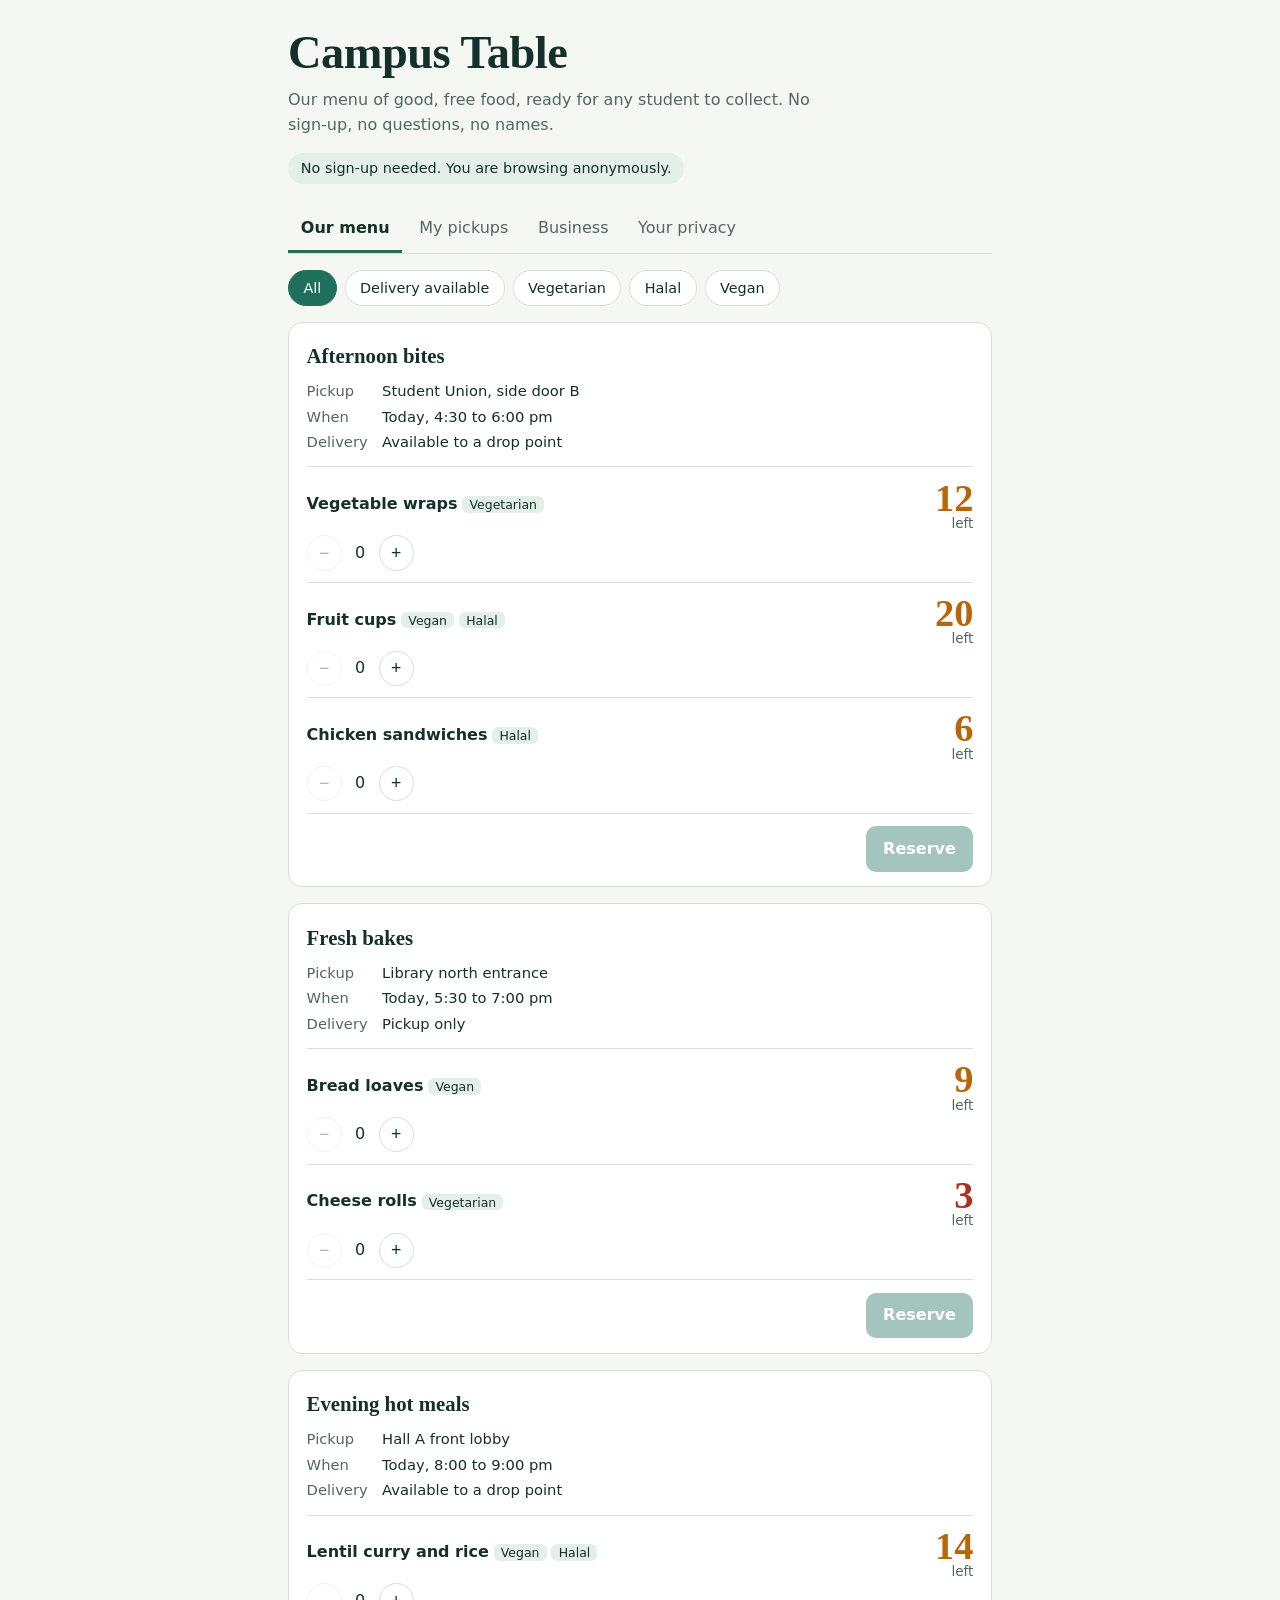
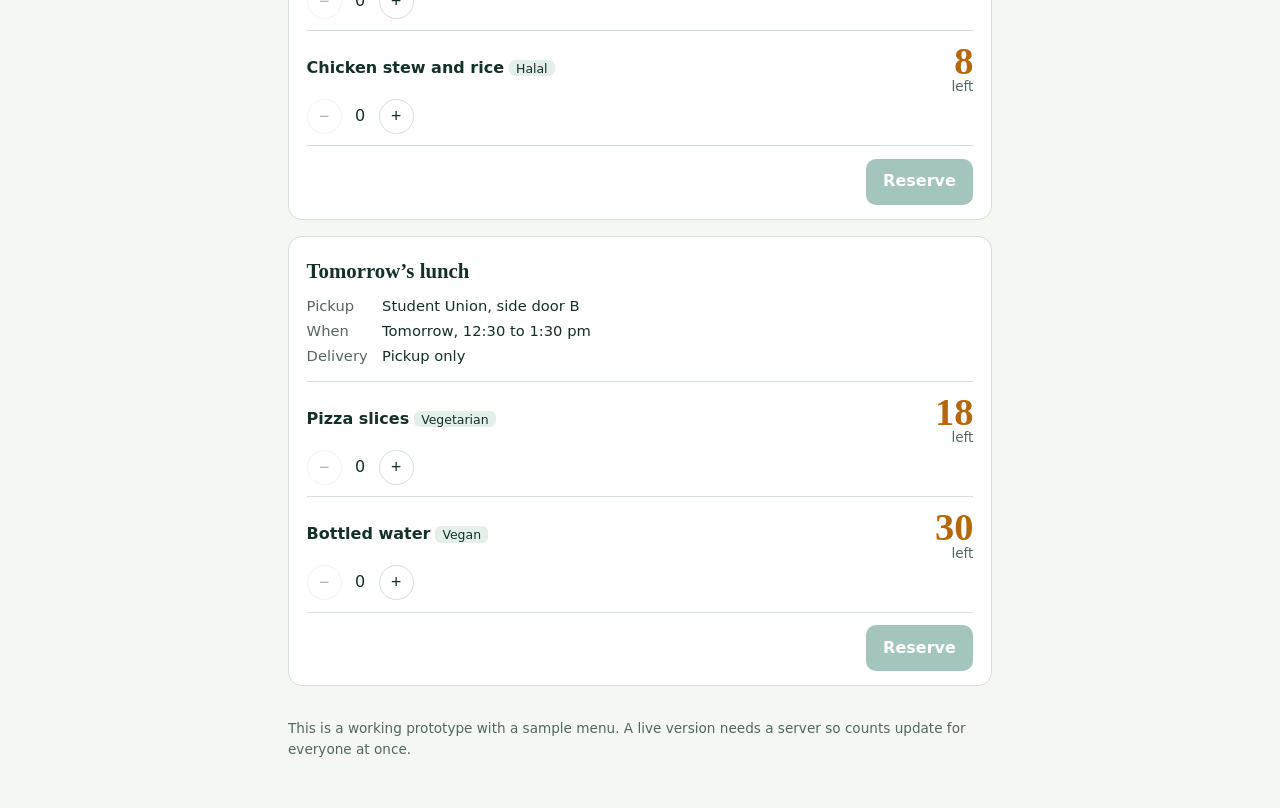
==== commit 79f8b289: "Add files via upload" ====
--- a/index.html
+++ b/index.html
@@ -17,8 +17,6 @@
 <button role="tab" data-tab="browse" aria-selected="true">Our menu</button>
 <button role="tab" data-tab="orders" aria-selected="false">My pickups</button>
 <button role="tab" data-tab="biz" aria-selected="false">Business</button>
-<button role="tab" data-tab="prep" aria-selected="false">Prep<span class="cnt" id="b-prep">0</span></button>
-<button role="tab" data-tab="cd" aria-selected="false">Collection &amp; delivery<span class="cnt" id="b-cd">0</span></button>
 <button role="tab" data-tab="privacy" aria-selected="false">Your privacy</button>
 </nav>
 <main>
@@ -45,25 +43,6 @@
 <div class="panel"><h3>Alerts sent</h3><div id="alerts"></div></div>
 </div>
 </section>
-<section id="prep" hidden>
-<h2>Prep</h2>
-<p class="teamnote">Check collected food, then add it to the menu. Students see it under our own menu names.</p>
-<div class="grid">
-<div class="panel"><h3>Menu settings for the next item</h3>
-<label class="f" for="psec">Menu section</label><select id="psec"></select>
-<label class="f" for="pdiet">Dietary tag</label><select id="pdiet"><option value="">None</option><option>Vegetarian</option><option>Vegan</option><option>Halal</option></select>
-<label class="f" for="palg">Allergens</label><select id="palg"><option value="">No common allergens</option><option>Contains gluten</option><option>Contains dairy</option><option>Contains nuts</option><option>Contains eggs</option></select></div>
-<div class="panel"><h3>Collected, waiting for prep</h3><div id="prepQ"></div></div>
-</div>
-</section>
-<section id="cd" hidden>
-<h2>Collection &amp; delivery</h2>
-<p class="teamnote">Collectors claim and pick up reported food. The handover desk packs and hands over reservations by code.</p>
-<div class="grid">
-<div class="panel"><h3>Collection queue</h3><div id="collQ"></div></div>
-<div class="panel"><h3>Handover desk</h3><p class="note">Plain, unmarked bags labelled only with a code. Nobody here sees who a student is.</p><div id="desk"></div></div>
-</div>
-</section>
 <section id="privacy" hidden>
 <h2>Your privacy</h2>
 <ul class="plain">
